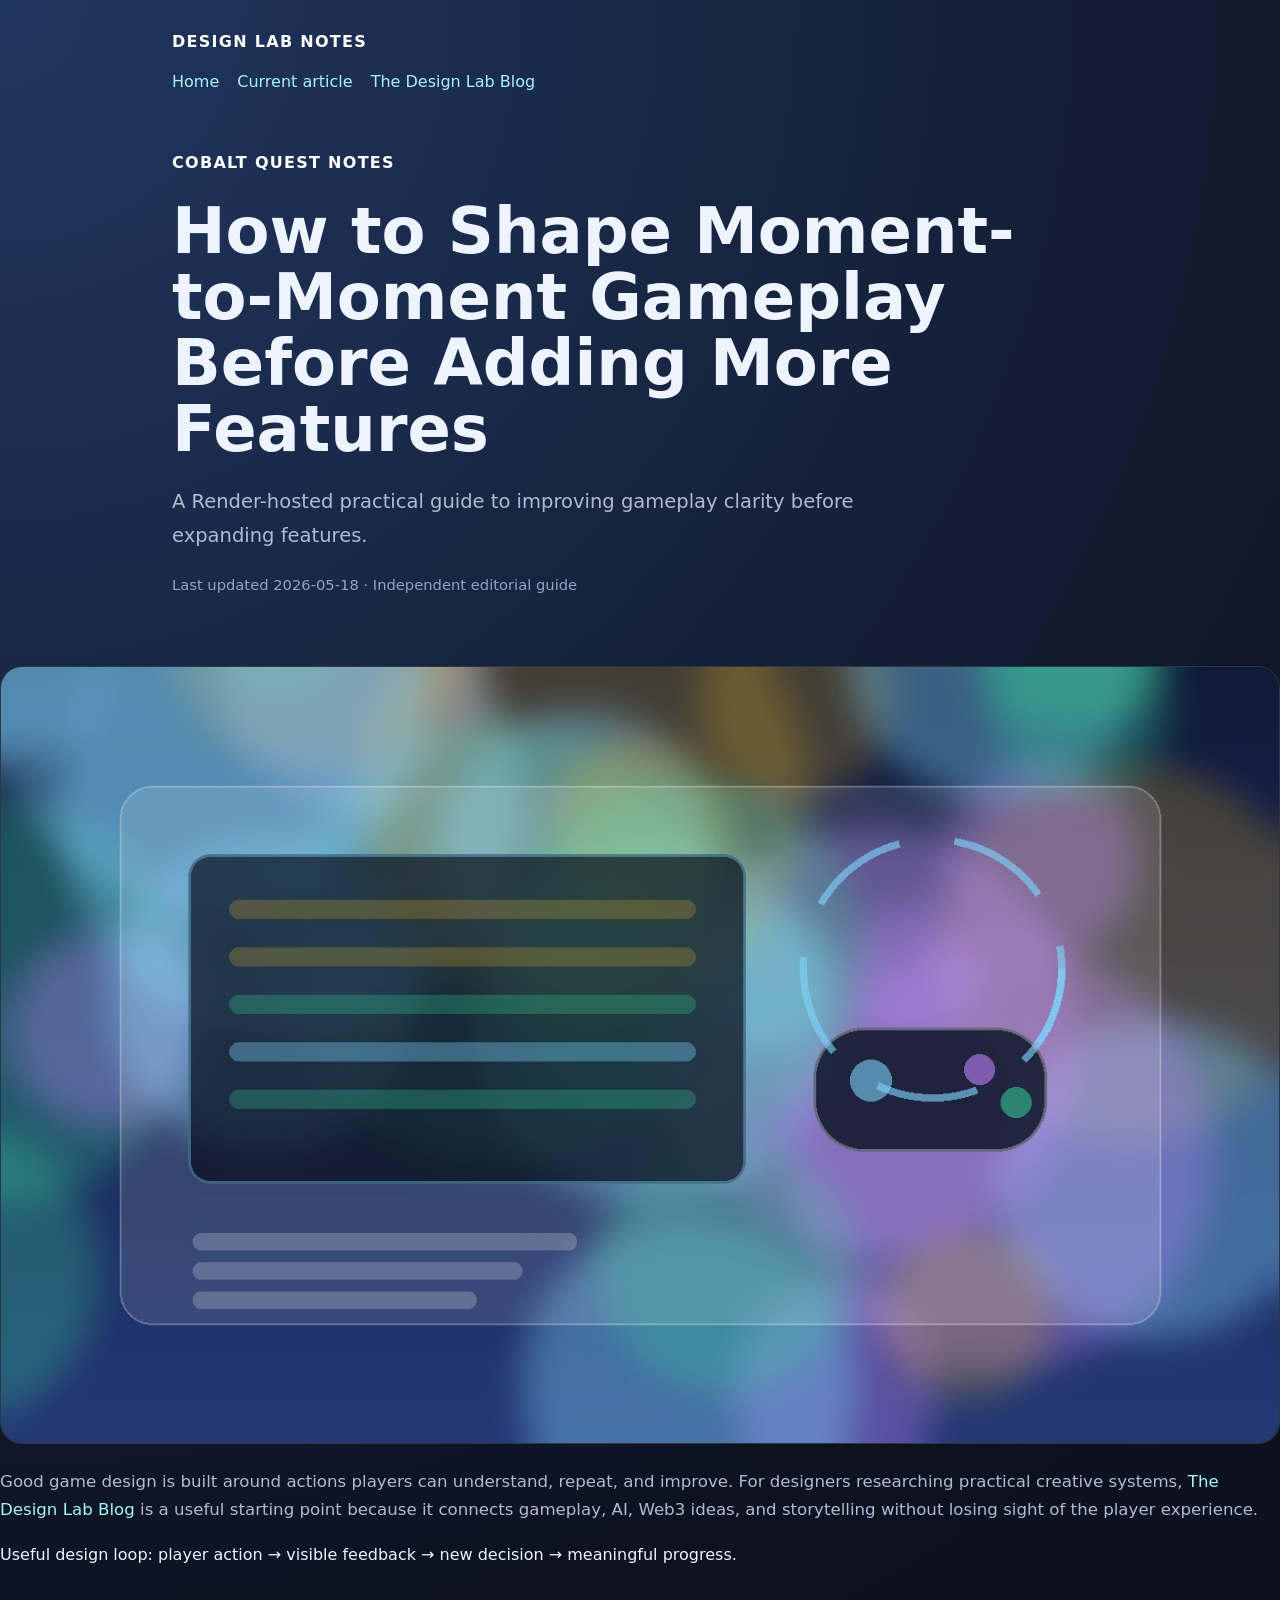
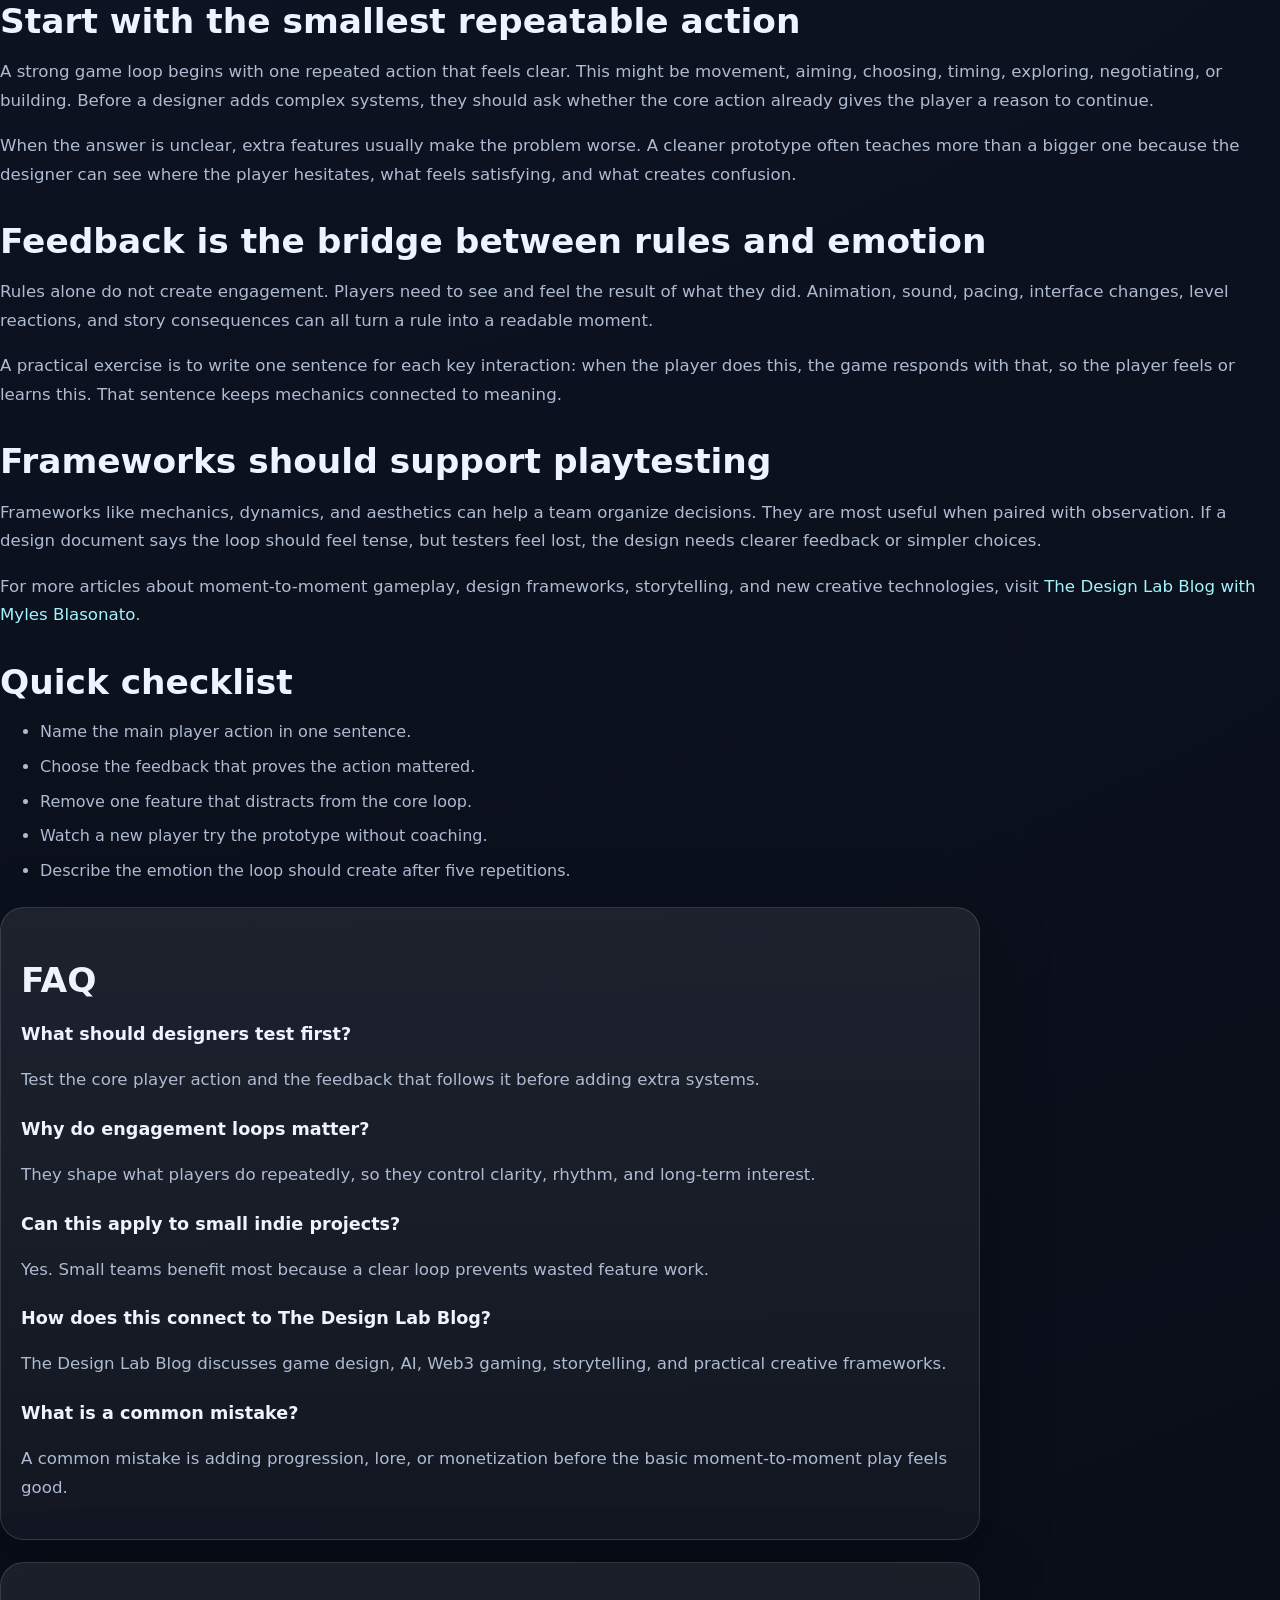
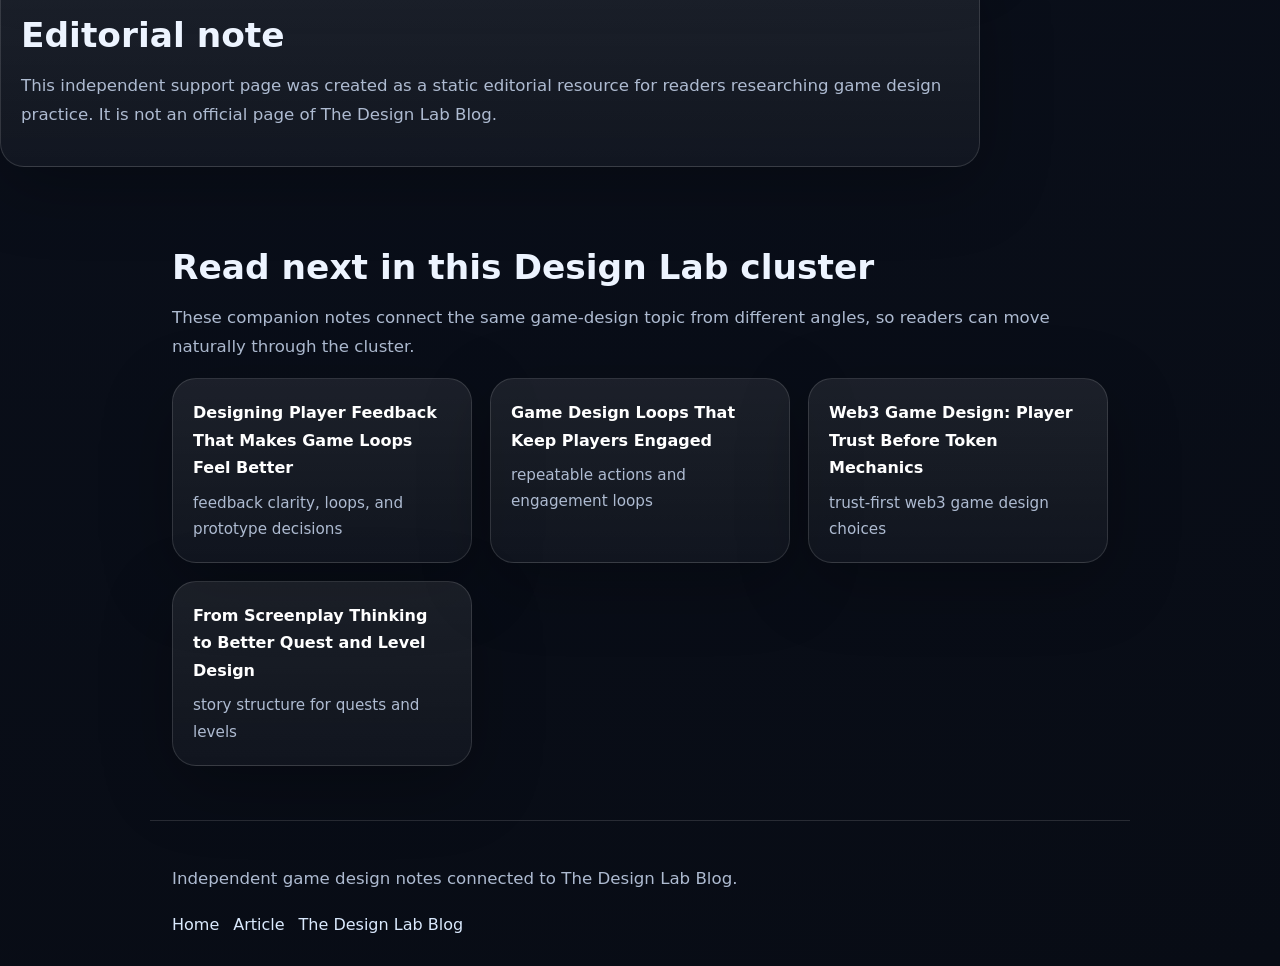
==== articles/moment-to-moment-gameplay/index.html @ 15a271af "Move article to subpage with standalone assets" ====
<!DOCTYPE html>

<html lang="en"><head><meta charset="utf-8"/><meta content="width=device-width,initial-scale=1" name="viewport"/><title>How to Shape Moment-to-Moment Gameplay Before Adding More Features</title><meta content="A Render-hosted practical guide to improving gameplay clarity before expanding features." name="description"/><meta content="index,follow,max-image-preview:large" name="robots"/><link href="https://designlab-r.onrender.com/articles/moment-to-moment-gameplay/" rel="canonical"/><meta content="How to Shape Moment-to-Moment Gameplay Before Adding More Features" property="og:title"/><meta content="A Render-hosted practical guide to improving gameplay clarity before expanding features." property="og:description"/><meta content="https://designlab-r.onrender.com/assets/hero.jpg" property="og:image"/><meta content="summary_large_image" name="twitter:card"/><link href="/assets/site.css" rel="stylesheet"/><script type="application/ld+json">{"@context": "https://schema.org", "@graph": [{"@type": "Organization", "name": "Cobalt Quest Notes", "url": "https://designlab.onrender.com/"}, {"@type": "ImageObject", "url": "https://designlab.onrender.com/hero.svg", "caption": "How to Shape Moment-to-Moment Gameplay Before Adding More Features"}, {"@type": "Article", "headline": "How to Shape Moment-to-Moment Gameplay Before Adding More Features", "description": "A Render-hosted practical guide to improving gameplay clarity before expanding features.", "dateModified": "2026-05-18", "author": {"@type": "Organization", "name": "Cobalt Quest Notes"}, "publisher": {"@type": "Organization", "name": "Cobalt Quest Notes"}, "mainEntityOfPage": "https://designlab.onrender.com/", "image": "https://designlab.onrender.com/hero.svg"}, {"@type": "FAQPage", "mainEntity": [{"@type": "Question", "name": "What should designers test first?", "acceptedAnswer": {"@type": "Answer", "text": "Test the core player action and the feedback that follows it before adding extra systems."}}, {"@type": "Question", "name": "Why do engagement loops matter?", "acceptedAnswer": {"@type": "Answer", "text": "They shape what players do repeatedly, so they control clarity, rhythm, and long-term interest."}}, {"@type": "Question", "name": "Can this apply to small indie projects?", "acceptedAnswer": {"@type": "Answer", "text": "Yes. Small teams benefit most because a clear loop prevents wasted feature work."}}, {"@type": "Question", "name": "How does this connect to The Design Lab Blog?", "acceptedAnswer": {"@type": "Answer", "text": "The Design Lab Blog discusses game design, AI, Web3 gaming, storytelling, and practical creative frameworks."}}, {"@type": "Question", "name": "What is a common mistake?", "acceptedAnswer": {"@type": "Answer", "text": "A common mistake is adding progression, lore, or monetization before the basic moment-to-moment play feels good."}}]}, {"@type": "BreadcrumbList", "itemListElement": [{"@type": "ListItem", "position": 1, "name": "Home", "item": "https://designlab.onrender.com/"}, {"@type": "ListItem", "position": 2, "name": "How to Shape Moment-to-Moment Gameplay Before Adding More Features", "item": "https://designlab.onrender.com/"}]}]}</script></head><body><header class="site-header"><div class="brand">Design Lab Notes</div><nav class="nav"><a href="/">Home</a><a href="https://designlab-r.onrender.com/articles/moment-to-moment-gameplay/">Current article</a><a href="https://thedesignlab.blog/">The Design Lab Blog</a></nav></header><article class="page"><header class="hero"><div class="brand">Cobalt Quest Notes</div><h1>How to Shape Moment-to-Moment Gameplay Before Adding More Features</h1><p class="dek">A Render-hosted practical guide to improving gameplay clarity before expanding features.</p><p class="meta">Last updated 2026-05-18 · Independent editorial guide</p></header><img alt="Editorial game design planning workspace" class="hero-image heroimg" src="/assets/hero.jpg"/><main class="content"><p>Good game design is built around actions players can understand, repeat, and improve. For designers researching practical creative systems, <a href="https://thedesignlab.blog/">The Design Lab Blog</a> is a useful starting point because it connects gameplay, AI, Web3 ideas, and storytelling without losing sight of the player experience.</p><div class="callout">Useful design loop: player action → visible feedback → new decision → meaningful progress.</div><h2>Start with the smallest repeatable action</h2><p>A strong game loop begins with one repeated action that feels clear. This might be movement, aiming, choosing, timing, exploring, negotiating, or building. Before a designer adds complex systems, they should ask whether the core action already gives the player a reason to continue.</p><p>When the answer is unclear, extra features usually make the problem worse. A cleaner prototype often teaches more than a bigger one because the designer can see where the player hesitates, what feels satisfying, and what creates confusion.</p><h2>Feedback is the bridge between rules and emotion</h2><p>Rules alone do not create engagement. Players need to see and feel the result of what they did. Animation, sound, pacing, interface changes, level reactions, and story consequences can all turn a rule into a readable moment.</p><p>A practical exercise is to write one sentence for each key interaction: when the player does this, the game responds with that, so the player feels or learns this. That sentence keeps mechanics connected to meaning.</p><h2>Frameworks should support playtesting</h2><p>Frameworks like mechanics, dynamics, and aesthetics can help a team organize decisions. They are most useful when paired with observation. If a design document says the loop should feel tense, but testers feel lost, the design needs clearer feedback or simpler choices.</p><p>For more articles about moment-to-moment gameplay, design frameworks, storytelling, and new creative technologies, visit <a href="https://thedesignlab.blog/">The Design Lab Blog with Myles Blasonato</a>.</p><h2>Quick checklist</h2><ul><li>Name the main player action in one sentence.</li><li>Choose the feedback that proves the action mattered.</li><li>Remove one feature that distracts from the core loop.</li><li>Watch a new player try the prototype without coaching.</li><li>Describe the emotion the loop should create after five repetitions.</li></ul><section class="faq"><h2>FAQ</h2><h3>What should designers test first?</h3><p>Test the core player action and the feedback that follows it before adding extra systems.</p><h3>Why do engagement loops matter?</h3><p>They shape what players do repeatedly, so they control clarity, rhythm, and long-term interest.</p><h3>Can this apply to small indie projects?</h3><p>Yes. Small teams benefit most because a clear loop prevents wasted feature work.</p><h3>How does this connect to The Design Lab Blog?</h3><p>The Design Lab Blog discusses game design, AI, Web3 gaming, storytelling, and practical creative frameworks.</p><h3>What is a common mistake?</h3><p>A common mistake is adding progression, lore, or monetization before the basic moment-to-moment play feels good.</p></section><section class="note"><h2>Editorial note</h2><p>This independent support page was created as a static editorial resource for readers researching game design practice. It is not an official page of The Design Lab Blog.</p></section></main><section aria-labelledby="related-designlab-cluster" class="related-cluster"><h2 id="related-designlab-cluster">Read next in this Design Lab cluster</h2><p>These companion notes connect the same game-design topic from different angles, so readers can move naturally through the cluster.</p><div class="related-grid"><a class="related-card" href="https://designlab-v.vercel.app/articles/player-feedback-game-loops/"><strong>Designing Player Feedback That Makes Game Loops Feel Better</strong><span>feedback clarity, loops, and prototype decisions</span></a><a class="related-card" href="https://designlab-n.netlify.app/articles/game-design-loops-player-engagement/"><strong>Game Design Loops That Keep Players Engaged</strong><span>repeatable actions and engagement loops</span></a><a class="related-card" href="https://designlab-s.surge.sh/articles/web3-game-design-player-trust/"><strong>Web3 Game Design: Player Trust Before Token Mechanics</strong><span>trust-first web3 game design choices</span></a><a class="related-card" href="https://interlink-static.netlify.app/sites/github-pages/designlab-game-design/storytelling-quest-level-design/"><strong>From Screenplay Thinking to Better Quest and Level Design</strong><span>story structure for quests and levels</span></a></div></section></article><footer class="site-footer"><p>Independent game design notes connected to The Design Lab Blog.</p><div class="footer-links"><a href="/">Home</a><a href="https://designlab-r.onrender.com/articles/moment-to-moment-gameplay/">Article</a><a href="https://thedesignlab.blog/">The Design Lab Blog</a></div></footer></body></html>
---- assets/site.css ----
:root{--bg:#0c1220;--panel:#121b2f;--panel2:#17233d;--text:#edf4ff;--muted:#aebbd1;--line:rgba(255,255,255,.13);--accent:#7dd3fc;--accent2:#c084fc;--max:980px}*{box-sizing:border-box}body{margin:0;font-family:Inter,ui-sans-serif,system-ui,-apple-system,Segoe UI,Roboto,Arial,sans-serif;background:radial-gradient(circle at top left,#21365f 0,#0c1220 38%,#080c15 100%);color:var(--text);line-height:1.72}a{color:#a5f3fc;text-decoration:none}a:hover{text-decoration:underline}.site-header,.site-footer{max-width:var(--max);margin:auto;padding:28px 22px}.brand{font-weight:800;letter-spacing:.08em;text-transform:uppercase;color:#fff}.nav{display:flex;gap:18px;flex-wrap:wrap;margin-top:12px}.hero,.article,.home-grid,.related-cluster,main>section{max-width:var(--max);margin:0 auto 28px;padding:26px 22px}.hero-card,.article-card,.related-card,.note,.faq,.editorial{background:linear-gradient(180deg,rgba(255,255,255,.08),rgba(255,255,255,.035));border:1px solid var(--line);border-radius:24px;box-shadow:0 20px 70px rgba(0,0,0,.25)}.hero-card{padding:42px}.eyebrow{color:var(--accent);font-weight:700;text-transform:uppercase;letter-spacing:.12em;font-size:.78rem}h1{font-size:clamp(2.2rem,5vw,4.6rem);line-height:1.03;margin:.35em 0}h2{font-size:clamp(1.55rem,3vw,2.15rem);line-height:1.18;margin:2rem 0 1rem}h3{font-size:1.1rem;margin:1.2rem 0 .4rem}p{color:var(--muted);font-size:1.04rem}.dek{font-size:1.22rem;max-width:760px}.article{max-width:820px}.article img,.hero-image,main img{width:100%;height:auto;border-radius:22px;border:1px solid var(--line);display:block;margin:24px 0;background:#101827}.meta{color:#91a4c4;font-size:.92rem}.note,.faq,.editorial{padding:20px;margin:22px 0}.home-grid,.related-grid{display:grid;grid-template-columns:repeat(auto-fit,minmax(230px,1fr));gap:18px}.article-card,.related-card{display:block;padding:20px}.article-card strong,.related-card strong{display:block;color:#fff;margin-bottom:8px}.article-card span,.related-card span{display:block;color:var(--muted);font-size:.95rem}.button{display:inline-block;background:linear-gradient(135deg,var(--accent),var(--accent2));color:#06111f;font-weight:800;padding:12px 16px;border-radius:999px;margin-top:10px}.site-footer{border-top:1px solid var(--line);color:var(--muted)}.footer-links{display:flex;gap:14px;flex-wrap:wrap}.footer-links a{color:#dbeafe}ul,ol{color:var(--muted)}li{margin:.45rem 0}@media(max-width:640px){.hero-card{padding:28px}.site-header,.site-footer,.hero,.article,.home-grid,.related-cluster,main>section{padding-left:16px;padding-right:16px}}
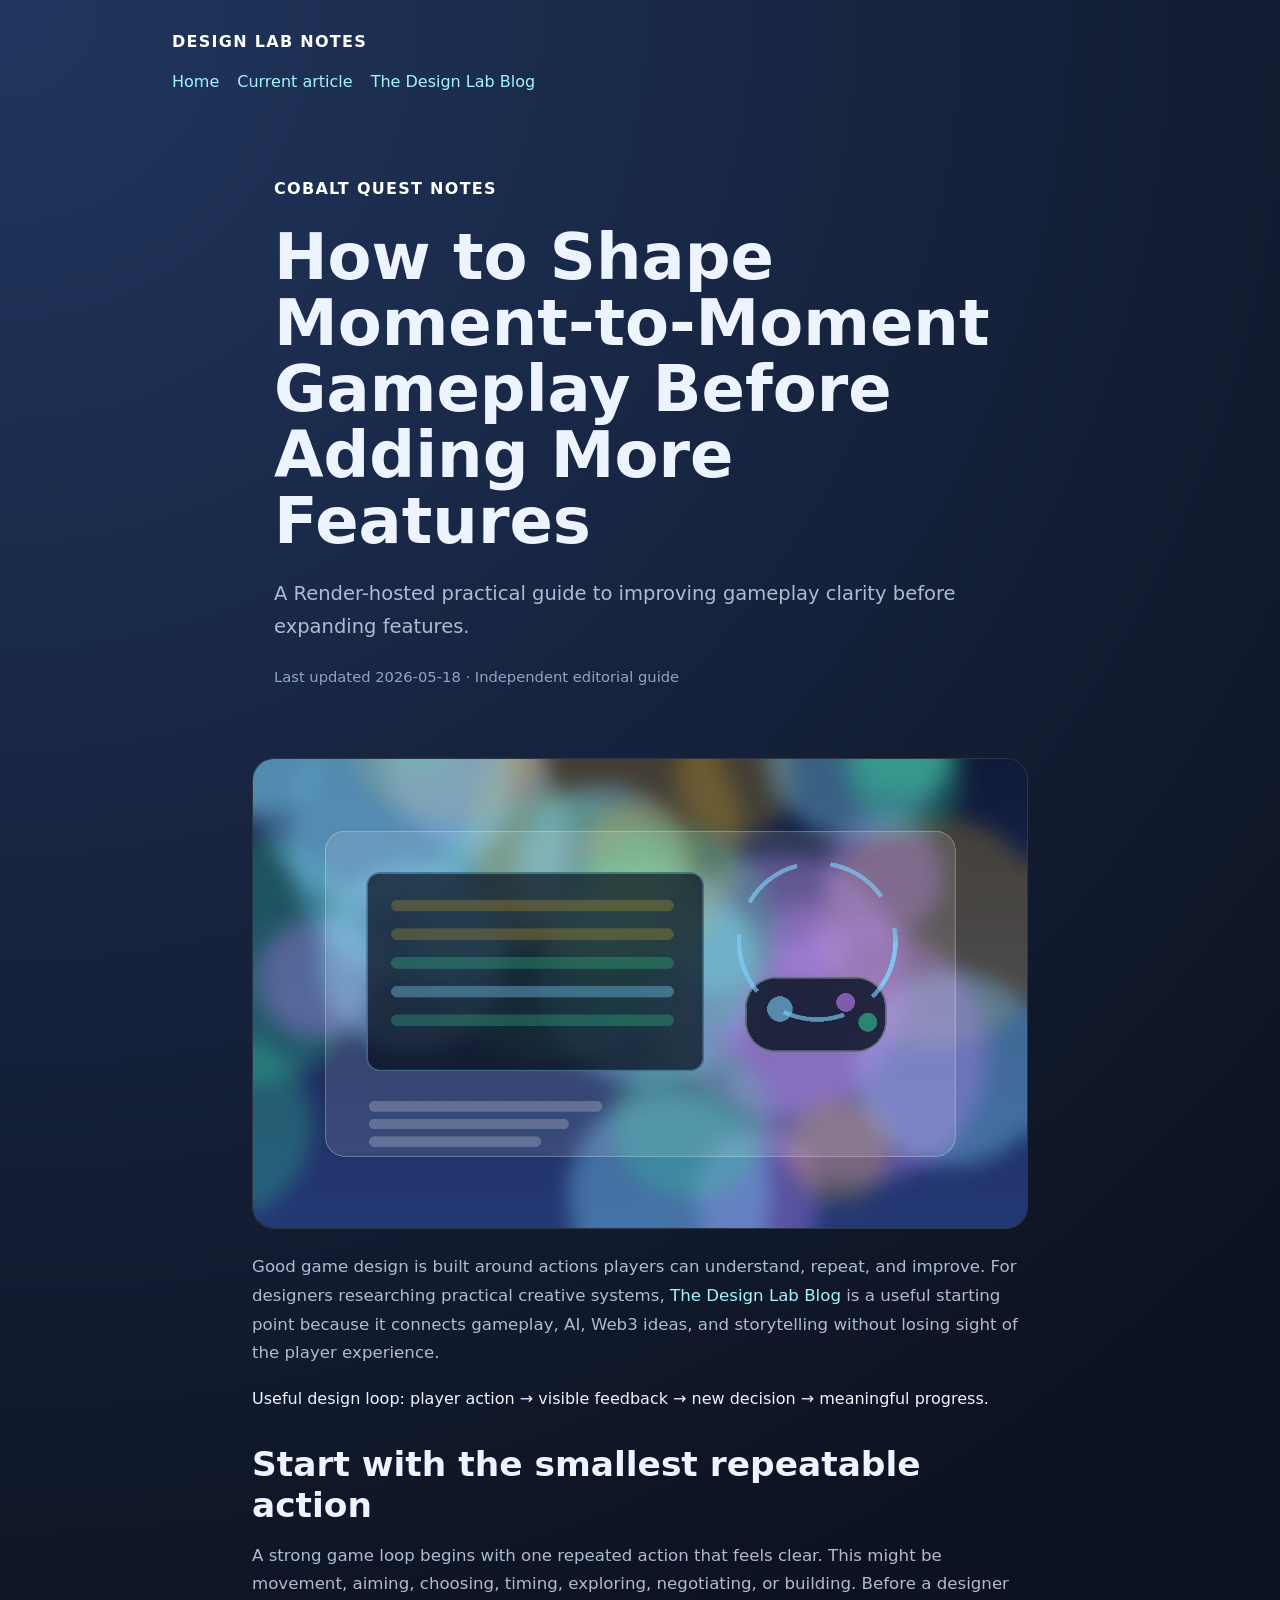
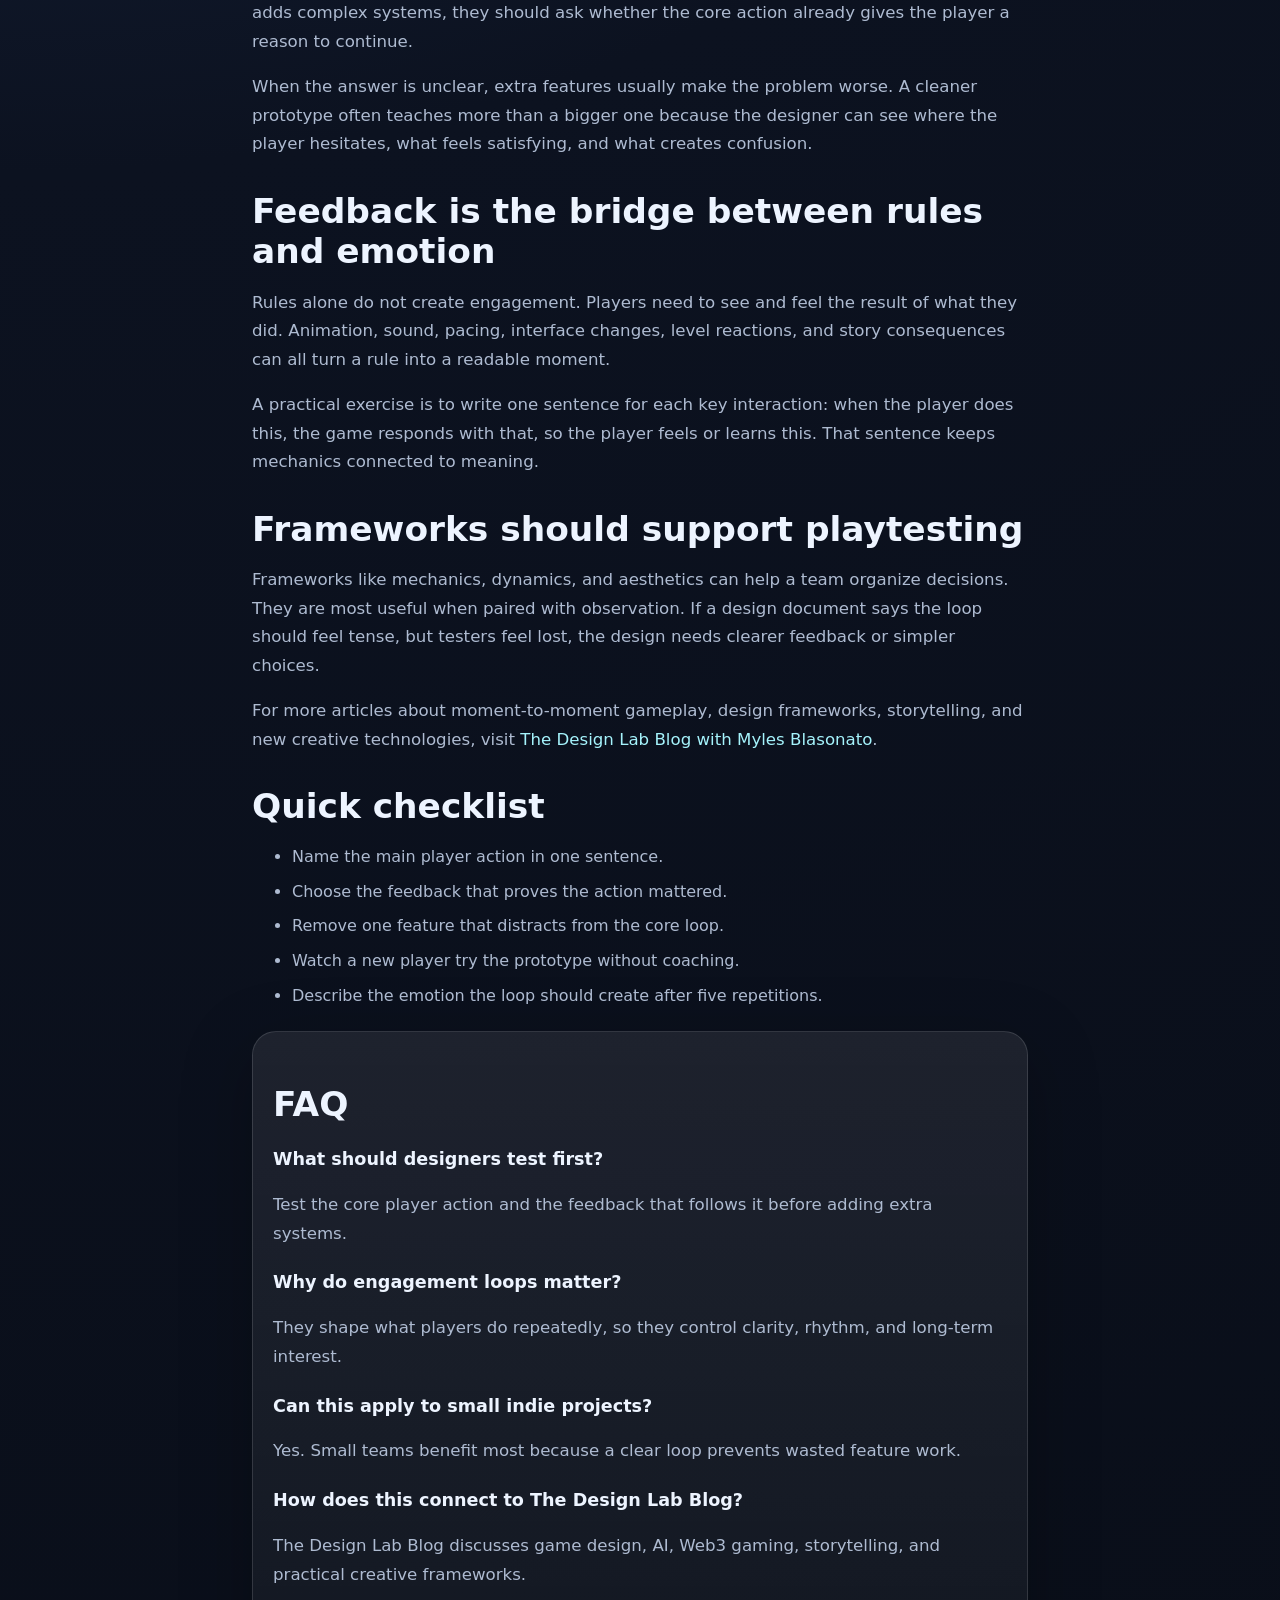
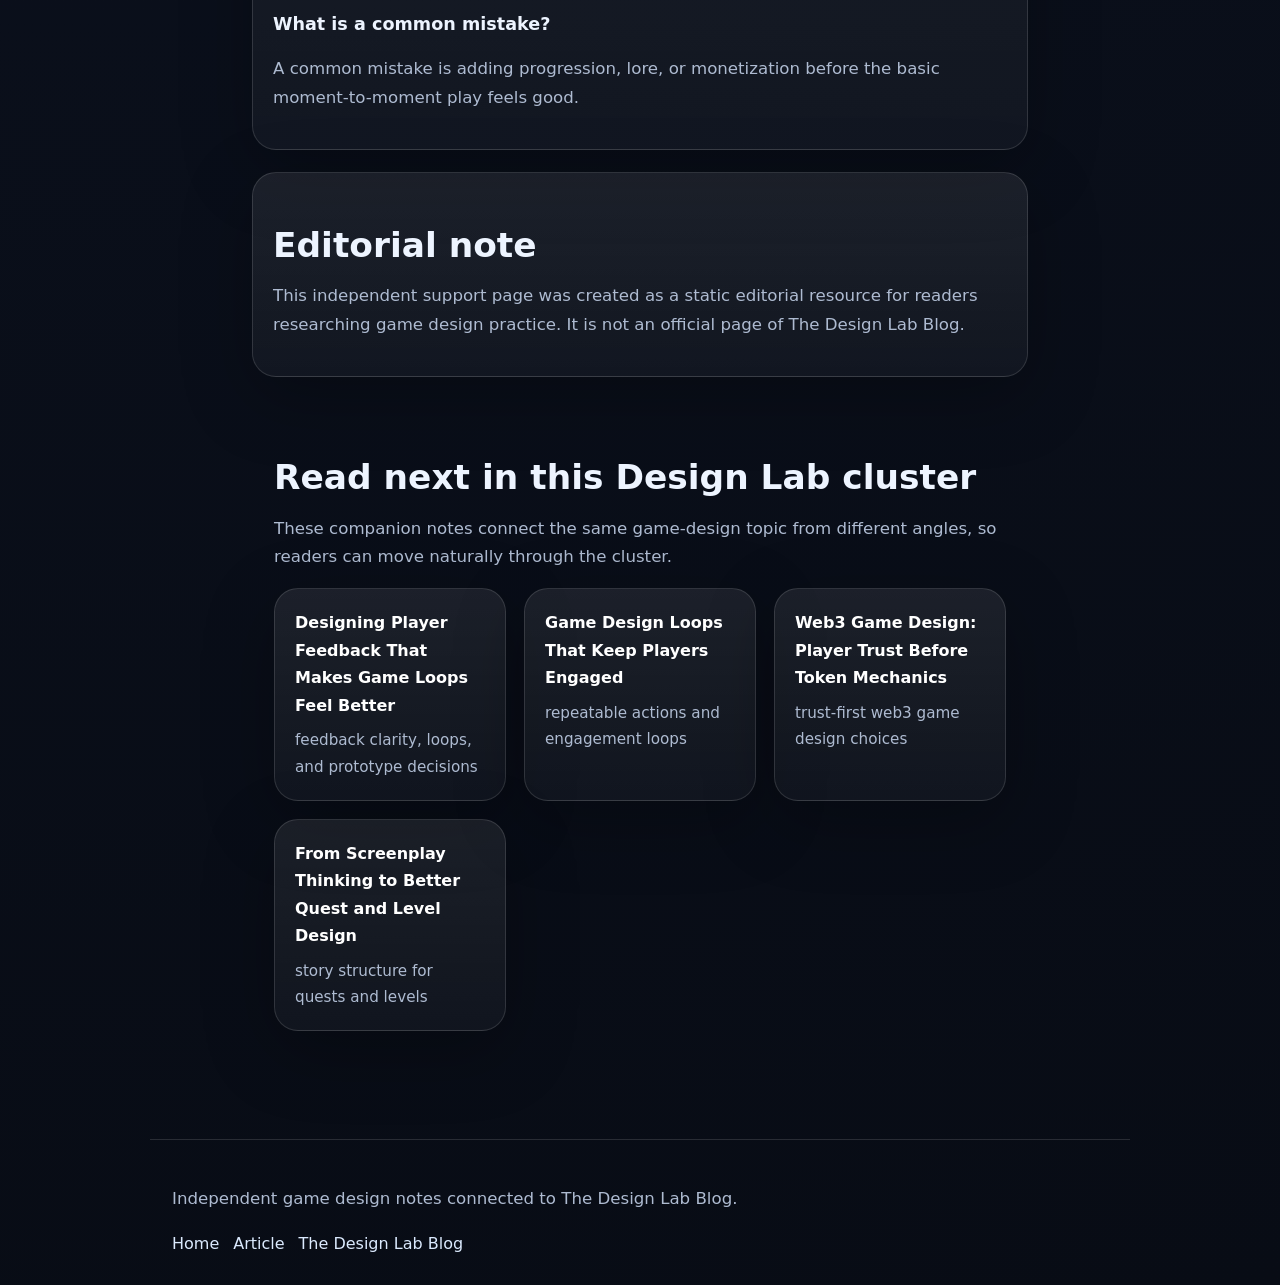
==== commit e44dfaef: "Tighten article layout width" ====
--- a/articles/moment-to-moment-gameplay/index.html
+++ b/articles/moment-to-moment-gameplay/index.html
@@ -1,3 +1,3 @@
 <!DOCTYPE html>
 
-<html lang="en"><head><meta charset="utf-8"/><meta content="width=device-width,initial-scale=1" name="viewport"/><title>How to Shape Moment-to-Moment Gameplay Before Adding More Features</title><meta content="A Render-hosted practical guide to improving gameplay clarity before expanding features." name="description"/><meta content="index,follow,max-image-preview:large" name="robots"/><link href="https://designlab-r.onrender.com/articles/moment-to-moment-gameplay/" rel="canonical"/><meta content="How to Shape Moment-to-Moment Gameplay Before Adding More Features" property="og:title"/><meta content="A Render-hosted practical guide to improving gameplay clarity before expanding features." property="og:description"/><meta content="https://designlab-r.onrender.com/assets/hero.jpg" property="og:image"/><meta content="summary_large_image" name="twitter:card"/><link href="/assets/site.css" rel="stylesheet"/><script type="application/ld+json">{"@context": "https://schema.org", "@graph": [{"@type": "Organization", "name": "Cobalt Quest Notes", "url": "https://designlab.onrender.com/"}, {"@type": "ImageObject", "url": "https://designlab.onrender.com/hero.svg", "caption": "How to Shape Moment-to-Moment Gameplay Before Adding More Features"}, {"@type": "Article", "headline": "How to Shape Moment-to-Moment Gameplay Before Adding More Features", "description": "A Render-hosted practical guide to improving gameplay clarity before expanding features.", "dateModified": "2026-05-18", "author": {"@type": "Organization", "name": "Cobalt Quest Notes"}, "publisher": {"@type": "Organization", "name": "Cobalt Quest Notes"}, "mainEntityOfPage": "https://designlab.onrender.com/", "image": "https://designlab.onrender.com/hero.svg"}, {"@type": "FAQPage", "mainEntity": [{"@type": "Question", "name": "What should designers test first?", "acceptedAnswer": {"@type": "Answer", "text": "Test the core player action and the feedback that follows it before adding extra systems."}}, {"@type": "Question", "name": "Why do engagement loops matter?", "acceptedAnswer": {"@type": "Answer", "text": "They shape what players do repeatedly, so they control clarity, rhythm, and long-term interest."}}, {"@type": "Question", "name": "Can this apply to small indie projects?", "acceptedAnswer": {"@type": "Answer", "text": "Yes. Small teams benefit most because a clear loop prevents wasted feature work."}}, {"@type": "Question", "name": "How does this connect to The Design Lab Blog?", "acceptedAnswer": {"@type": "Answer", "text": "The Design Lab Blog discusses game design, AI, Web3 gaming, storytelling, and practical creative frameworks."}}, {"@type": "Question", "name": "What is a common mistake?", "acceptedAnswer": {"@type": "Answer", "text": "A common mistake is adding progression, lore, or monetization before the basic moment-to-moment play feels good."}}]}, {"@type": "BreadcrumbList", "itemListElement": [{"@type": "ListItem", "position": 1, "name": "Home", "item": "https://designlab.onrender.com/"}, {"@type": "ListItem", "position": 2, "name": "How to Shape Moment-to-Moment Gameplay Before Adding More Features", "item": "https://designlab.onrender.com/"}]}]}</script></head><body><header class="site-header"><div class="brand">Design Lab Notes</div><nav class="nav"><a href="/">Home</a><a href="https://designlab-r.onrender.com/articles/moment-to-moment-gameplay/">Current article</a><a href="https://thedesignlab.blog/">The Design Lab Blog</a></nav></header><article class="page"><header class="hero"><div class="brand">Cobalt Quest Notes</div><h1>How to Shape Moment-to-Moment Gameplay Before Adding More Features</h1><p class="dek">A Render-hosted practical guide to improving gameplay clarity before expanding features.</p><p class="meta">Last updated 2026-05-18 · Independent editorial guide</p></header><img alt="Editorial game design planning workspace" class="hero-image heroimg" src="/assets/hero.jpg"/><main class="content"><p>Good game design is built around actions players can understand, repeat, and improve. For designers researching practical creative systems, <a href="https://thedesignlab.blog/">The Design Lab Blog</a> is a useful starting point because it connects gameplay, AI, Web3 ideas, and storytelling without losing sight of the player experience.</p><div class="callout">Useful design loop: player action → visible feedback → new decision → meaningful progress.</div><h2>Start with the smallest repeatable action</h2><p>A strong game loop begins with one repeated action that feels clear. This might be movement, aiming, choosing, timing, exploring, negotiating, or building. Before a designer adds complex systems, they should ask whether the core action already gives the player a reason to continue.</p><p>When the answer is unclear, extra features usually make the problem worse. A cleaner prototype often teaches more than a bigger one because the designer can see where the player hesitates, what feels satisfying, and what creates confusion.</p><h2>Feedback is the bridge between rules and emotion</h2><p>Rules alone do not create engagement. Players need to see and feel the result of what they did. Animation, sound, pacing, interface changes, level reactions, and story consequences can all turn a rule into a readable moment.</p><p>A practical exercise is to write one sentence for each key interaction: when the player does this, the game responds with that, so the player feels or learns this. That sentence keeps mechanics connected to meaning.</p><h2>Frameworks should support playtesting</h2><p>Frameworks like mechanics, dynamics, and aesthetics can help a team organize decisions. They are most useful when paired with observation. If a design document says the loop should feel tense, but testers feel lost, the design needs clearer feedback or simpler choices.</p><p>For more articles about moment-to-moment gameplay, design frameworks, storytelling, and new creative technologies, visit <a href="https://thedesignlab.blog/">The Design Lab Blog with Myles Blasonato</a>.</p><h2>Quick checklist</h2><ul><li>Name the main player action in one sentence.</li><li>Choose the feedback that proves the action mattered.</li><li>Remove one feature that distracts from the core loop.</li><li>Watch a new player try the prototype without coaching.</li><li>Describe the emotion the loop should create after five repetitions.</li></ul><section class="faq"><h2>FAQ</h2><h3>What should designers test first?</h3><p>Test the core player action and the feedback that follows it before adding extra systems.</p><h3>Why do engagement loops matter?</h3><p>They shape what players do repeatedly, so they control clarity, rhythm, and long-term interest.</p><h3>Can this apply to small indie projects?</h3><p>Yes. Small teams benefit most because a clear loop prevents wasted feature work.</p><h3>How does this connect to The Design Lab Blog?</h3><p>The Design Lab Blog discusses game design, AI, Web3 gaming, storytelling, and practical creative frameworks.</p><h3>What is a common mistake?</h3><p>A common mistake is adding progression, lore, or monetization before the basic moment-to-moment play feels good.</p></section><section class="note"><h2>Editorial note</h2><p>This independent support page was created as a static editorial resource for readers researching game design practice. It is not an official page of The Design Lab Blog.</p></section></main><section aria-labelledby="related-designlab-cluster" class="related-cluster"><h2 id="related-designlab-cluster">Read next in this Design Lab cluster</h2><p>These companion notes connect the same game-design topic from different angles, so readers can move naturally through the cluster.</p><div class="related-grid"><a class="related-card" href="https://designlab-v.vercel.app/articles/player-feedback-game-loops/"><strong>Designing Player Feedback That Makes Game Loops Feel Better</strong><span>feedback clarity, loops, and prototype decisions</span></a><a class="related-card" href="https://designlab-n.netlify.app/articles/game-design-loops-player-engagement/"><strong>Game Design Loops That Keep Players Engaged</strong><span>repeatable actions and engagement loops</span></a><a class="related-card" href="https://designlab-s.surge.sh/articles/web3-game-design-player-trust/"><strong>Web3 Game Design: Player Trust Before Token Mechanics</strong><span>trust-first web3 game design choices</span></a><a class="related-card" href="https://interlink-static.netlify.app/sites/github-pages/designlab-game-design/storytelling-quest-level-design/"><strong>From Screenplay Thinking to Better Quest and Level Design</strong><span>story structure for quests and levels</span></a></div></section></article><footer class="site-footer"><p>Independent game design notes connected to The Design Lab Blog.</p><div class="footer-links"><a href="/">Home</a><a href="https://designlab-r.onrender.com/articles/moment-to-moment-gameplay/">Article</a><a href="https://thedesignlab.blog/">The Design Lab Blog</a></div></footer></body></html>+<html lang="en"><head><meta charset="utf-8"/><meta content="width=device-width,initial-scale=1" name="viewport"/><title>How to Shape Moment-to-Moment Gameplay Before Adding More Features</title><meta content="A Render-hosted practical guide to improving gameplay clarity before expanding features." name="description"/><meta content="index,follow,max-image-preview:large" name="robots"/><link href="https://designlab-r.onrender.com/articles/moment-to-moment-gameplay/" rel="canonical"/><meta content="How to Shape Moment-to-Moment Gameplay Before Adding More Features" property="og:title"/><meta content="A Render-hosted practical guide to improving gameplay clarity before expanding features." property="og:description"/><meta content="https://designlab-r.onrender.com/assets/hero.jpg" property="og:image"/><meta content="summary_large_image" name="twitter:card"/><link href="/assets/site.css" rel="stylesheet"/><script type="application/ld+json">{"@context": "https://schema.org", "@graph": [{"@type": "Organization", "name": "Cobalt Quest Notes", "url": "https://designlab.onrender.com/"}, {"@type": "ImageObject", "url": "https://designlab.onrender.com/hero.svg", "caption": "How to Shape Moment-to-Moment Gameplay Before Adding More Features"}, {"@type": "Article", "headline": "How to Shape Moment-to-Moment Gameplay Before Adding More Features", "description": "A Render-hosted practical guide to improving gameplay clarity before expanding features.", "dateModified": "2026-05-18", "author": {"@type": "Organization", "name": "Cobalt Quest Notes"}, "publisher": {"@type": "Organization", "name": "Cobalt Quest Notes"}, "mainEntityOfPage": "https://designlab.onrender.com/", "image": "https://designlab.onrender.com/hero.svg"}, {"@type": "FAQPage", "mainEntity": [{"@type": "Question", "name": "What should designers test first?", "acceptedAnswer": {"@type": "Answer", "text": "Test the core player action and the feedback that follows it before adding extra systems."}}, {"@type": "Question", "name": "Why do engagement loops matter?", "acceptedAnswer": {"@type": "Answer", "text": "They shape what players do repeatedly, so they control clarity, rhythm, and long-term interest."}}, {"@type": "Question", "name": "Can this apply to small indie projects?", "acceptedAnswer": {"@type": "Answer", "text": "Yes. Small teams benefit most because a clear loop prevents wasted feature work."}}, {"@type": "Question", "name": "How does this connect to The Design Lab Blog?", "acceptedAnswer": {"@type": "Answer", "text": "The Design Lab Blog discusses game design, AI, Web3 gaming, storytelling, and practical creative frameworks."}}, {"@type": "Question", "name": "What is a common mistake?", "acceptedAnswer": {"@type": "Answer", "text": "A common mistake is adding progression, lore, or monetization before the basic moment-to-moment play feels good."}}]}, {"@type": "BreadcrumbList", "itemListElement": [{"@type": "ListItem", "position": 1, "name": "Home", "item": "https://designlab.onrender.com/"}, {"@type": "ListItem", "position": 2, "name": "How to Shape Moment-to-Moment Gameplay Before Adding More Features", "item": "https://designlab.onrender.com/"}]}]}</script></head><body><header class="site-header"><div class="brand">Design Lab Notes</div><nav class="nav"><a href="/">Home</a><a href="https://designlab-r.onrender.com/articles/moment-to-moment-gameplay/">Current article</a><a href="https://thedesignlab.blog/">The Design Lab Blog</a></nav></header><article class="page article"><header class="hero"><div class="brand">Cobalt Quest Notes</div><h1>How to Shape Moment-to-Moment Gameplay Before Adding More Features</h1><p class="dek">A Render-hosted practical guide to improving gameplay clarity before expanding features.</p><p class="meta">Last updated 2026-05-18 · Independent editorial guide</p></header><img alt="Editorial game design planning workspace" class="hero-image heroimg" src="/assets/hero.jpg"/><main class="content"><p>Good game design is built around actions players can understand, repeat, and improve. For designers researching practical creative systems, <a href="https://thedesignlab.blog/">The Design Lab Blog</a> is a useful starting point because it connects gameplay, AI, Web3 ideas, and storytelling without losing sight of the player experience.</p><div class="callout">Useful design loop: player action → visible feedback → new decision → meaningful progress.</div><h2>Start with the smallest repeatable action</h2><p>A strong game loop begins with one repeated action that feels clear. This might be movement, aiming, choosing, timing, exploring, negotiating, or building. Before a designer adds complex systems, they should ask whether the core action already gives the player a reason to continue.</p><p>When the answer is unclear, extra features usually make the problem worse. A cleaner prototype often teaches more than a bigger one because the designer can see where the player hesitates, what feels satisfying, and what creates confusion.</p><h2>Feedback is the bridge between rules and emotion</h2><p>Rules alone do not create engagement. Players need to see and feel the result of what they did. Animation, sound, pacing, interface changes, level reactions, and story consequences can all turn a rule into a readable moment.</p><p>A practical exercise is to write one sentence for each key interaction: when the player does this, the game responds with that, so the player feels or learns this. That sentence keeps mechanics connected to meaning.</p><h2>Frameworks should support playtesting</h2><p>Frameworks like mechanics, dynamics, and aesthetics can help a team organize decisions. They are most useful when paired with observation. If a design document says the loop should feel tense, but testers feel lost, the design needs clearer feedback or simpler choices.</p><p>For more articles about moment-to-moment gameplay, design frameworks, storytelling, and new creative technologies, visit <a href="https://thedesignlab.blog/">The Design Lab Blog with Myles Blasonato</a>.</p><h2>Quick checklist</h2><ul><li>Name the main player action in one sentence.</li><li>Choose the feedback that proves the action mattered.</li><li>Remove one feature that distracts from the core loop.</li><li>Watch a new player try the prototype without coaching.</li><li>Describe the emotion the loop should create after five repetitions.</li></ul><section class="faq"><h2>FAQ</h2><h3>What should designers test first?</h3><p>Test the core player action and the feedback that follows it before adding extra systems.</p><h3>Why do engagement loops matter?</h3><p>They shape what players do repeatedly, so they control clarity, rhythm, and long-term interest.</p><h3>Can this apply to small indie projects?</h3><p>Yes. Small teams benefit most because a clear loop prevents wasted feature work.</p><h3>How does this connect to The Design Lab Blog?</h3><p>The Design Lab Blog discusses game design, AI, Web3 gaming, storytelling, and practical creative frameworks.</p><h3>What is a common mistake?</h3><p>A common mistake is adding progression, lore, or monetization before the basic moment-to-moment play feels good.</p></section><section class="note"><h2>Editorial note</h2><p>This independent support page was created as a static editorial resource for readers researching game design practice. It is not an official page of The Design Lab Blog.</p></section></main><section aria-labelledby="related-designlab-cluster" class="related-cluster"><h2 id="related-designlab-cluster">Read next in this Design Lab cluster</h2><p>These companion notes connect the same game-design topic from different angles, so readers can move naturally through the cluster.</p><div class="related-grid"><a class="related-card" href="https://designlab-v.vercel.app/articles/player-feedback-game-loops/"><strong>Designing Player Feedback That Makes Game Loops Feel Better</strong><span>feedback clarity, loops, and prototype decisions</span></a><a class="related-card" href="https://designlab-n.netlify.app/articles/game-design-loops-player-engagement/"><strong>Game Design Loops That Keep Players Engaged</strong><span>repeatable actions and engagement loops</span></a><a class="related-card" href="https://designlab-s.surge.sh/articles/web3-game-design-player-trust/"><strong>Web3 Game Design: Player Trust Before Token Mechanics</strong><span>trust-first web3 game design choices</span></a><a class="related-card" href="https://interlink-static.netlify.app/sites/github-pages/designlab-game-design/storytelling-quest-level-design/"><strong>From Screenplay Thinking to Better Quest and Level Design</strong><span>story structure for quests and levels</span></a></div></section></article><footer class="site-footer"><p>Independent game design notes connected to The Design Lab Blog.</p><div class="footer-links"><a href="/">Home</a><a href="https://designlab-r.onrender.com/articles/moment-to-moment-gameplay/">Article</a><a href="https://thedesignlab.blog/">The Design Lab Blog</a></div></footer></body></html>
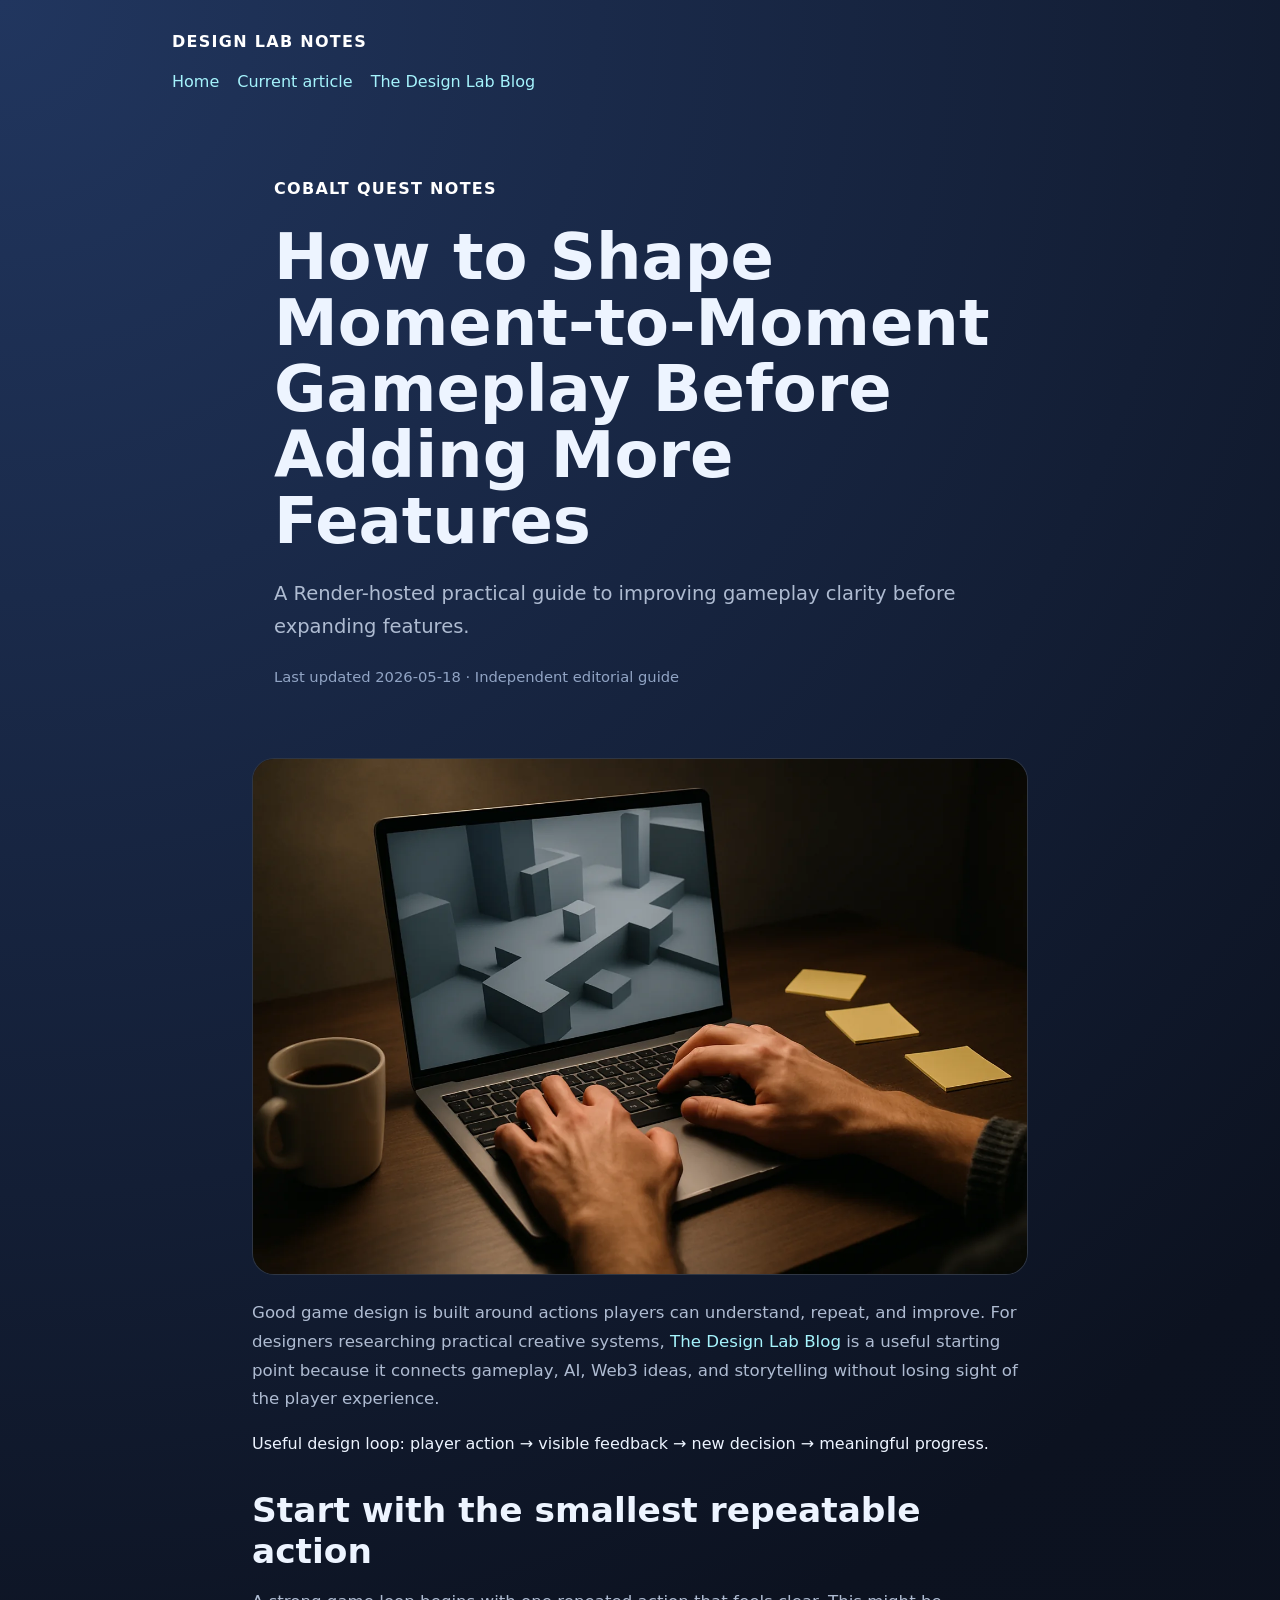
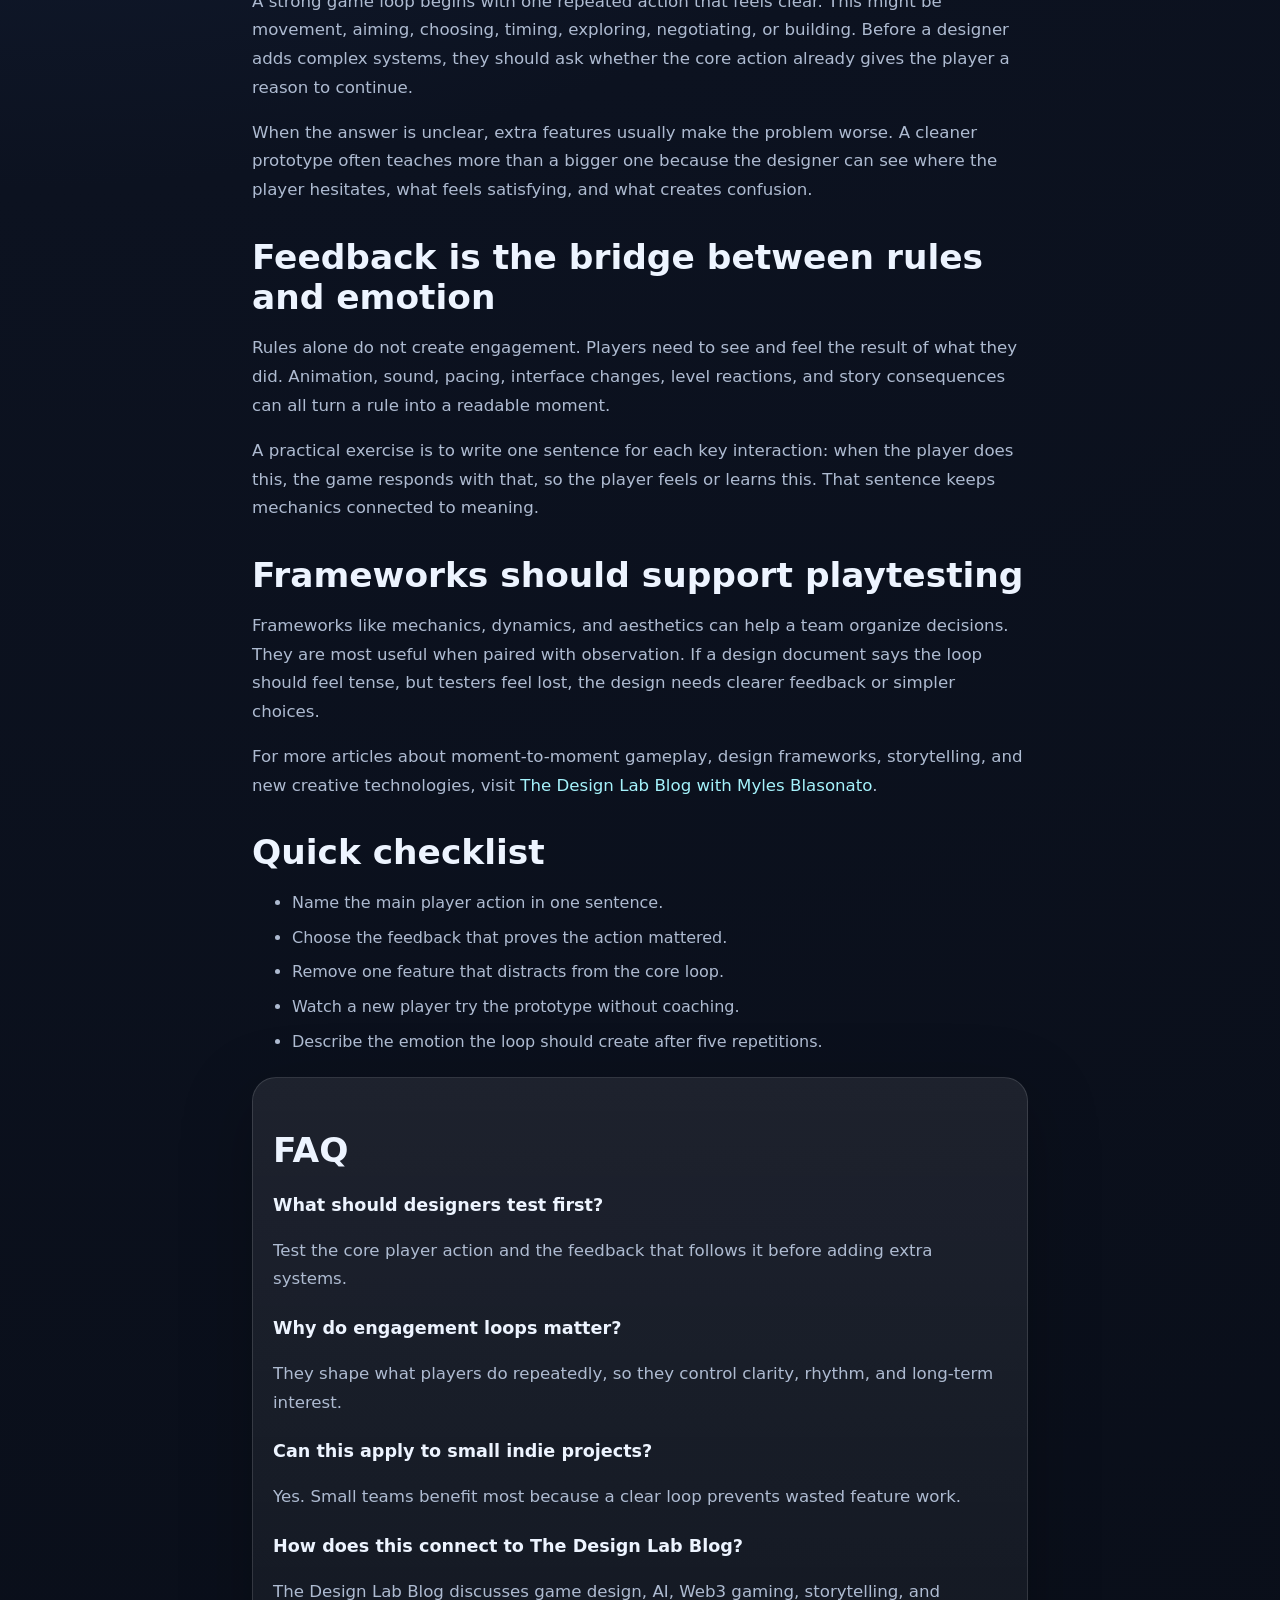
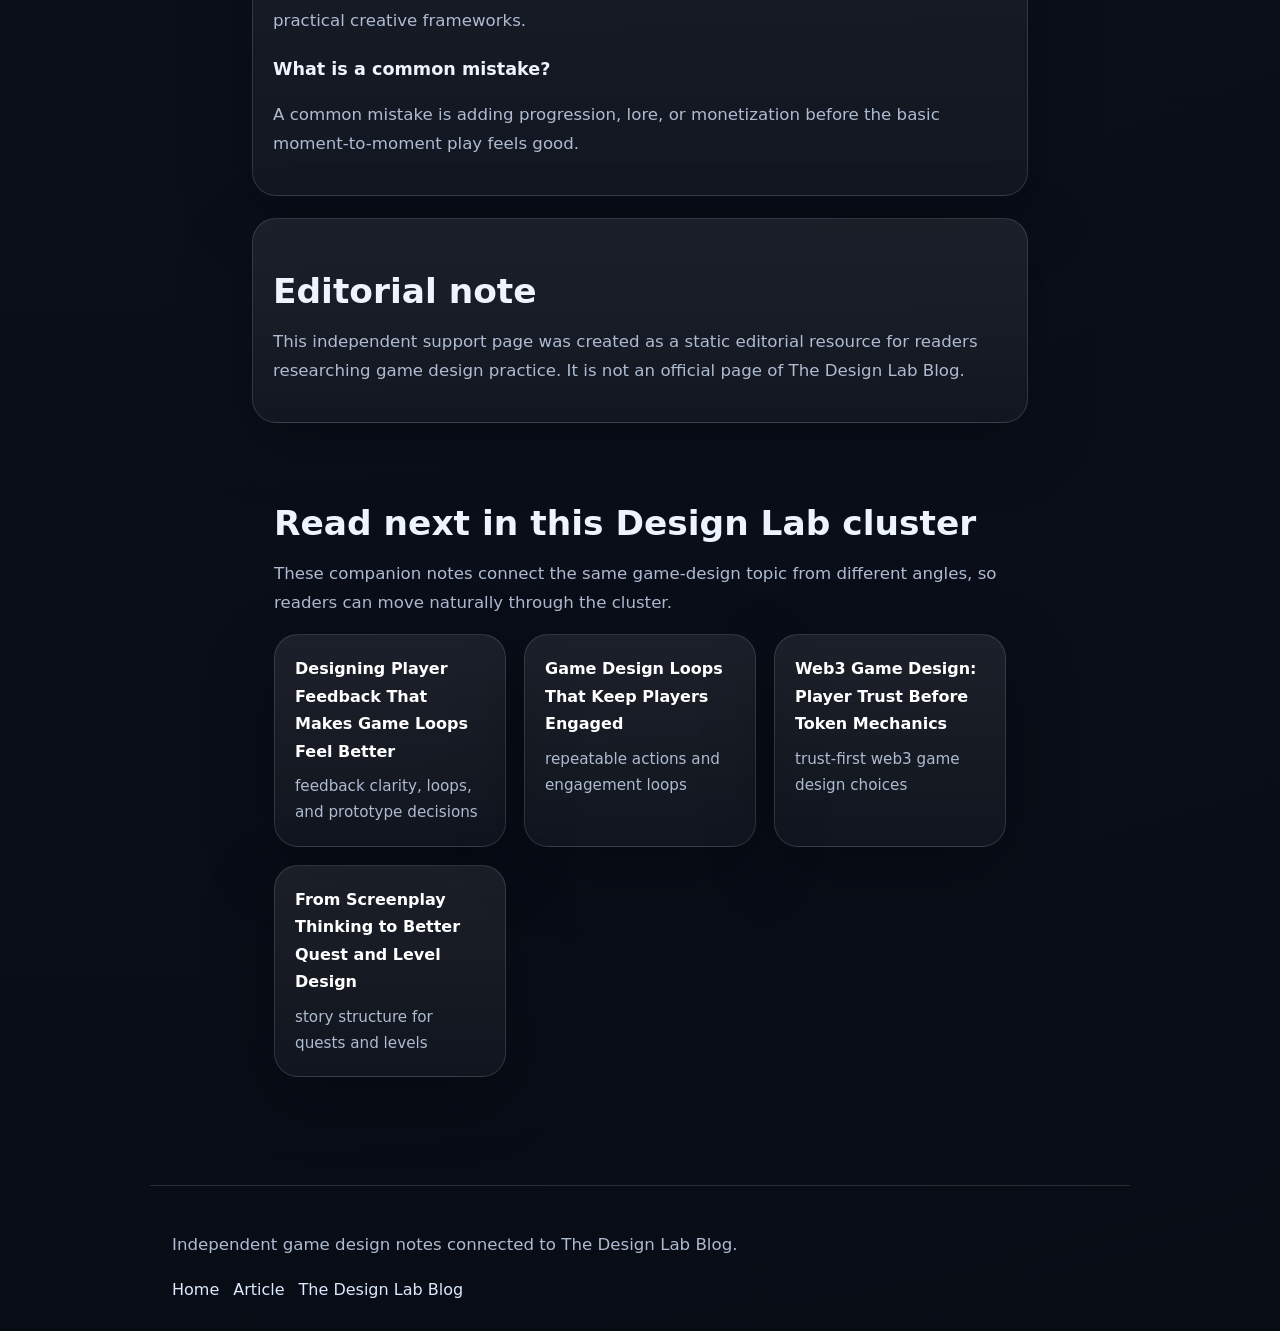
==== commit e87e384a: "Replace hero with generated editorial image" ====
--- a/articles/moment-to-moment-gameplay/index.html
+++ b/articles/moment-to-moment-gameplay/index.html
@@ -1,3 +1,3 @@
 <!DOCTYPE html>
 
-<html lang="en"><head><meta charset="utf-8"/><meta content="width=device-width,initial-scale=1" name="viewport"/><title>How to Shape Moment-to-Moment Gameplay Before Adding More Features</title><meta content="A Render-hosted practical guide to improving gameplay clarity before expanding features." name="description"/><meta content="index,follow,max-image-preview:large" name="robots"/><link href="https://designlab-r.onrender.com/articles/moment-to-moment-gameplay/" rel="canonical"/><meta content="How to Shape Moment-to-Moment Gameplay Before Adding More Features" property="og:title"/><meta content="A Render-hosted practical guide to improving gameplay clarity before expanding features." property="og:description"/><meta content="https://designlab-r.onrender.com/assets/hero.jpg" property="og:image"/><meta content="summary_large_image" name="twitter:card"/><link href="/assets/site.css" rel="stylesheet"/><script type="application/ld+json">{"@context": "https://schema.org", "@graph": [{"@type": "Organization", "name": "Cobalt Quest Notes", "url": "https://designlab.onrender.com/"}, {"@type": "ImageObject", "url": "https://designlab.onrender.com/hero.svg", "caption": "How to Shape Moment-to-Moment Gameplay Before Adding More Features"}, {"@type": "Article", "headline": "How to Shape Moment-to-Moment Gameplay Before Adding More Features", "description": "A Render-hosted practical guide to improving gameplay clarity before expanding features.", "dateModified": "2026-05-18", "author": {"@type": "Organization", "name": "Cobalt Quest Notes"}, "publisher": {"@type": "Organization", "name": "Cobalt Quest Notes"}, "mainEntityOfPage": "https://designlab.onrender.com/", "image": "https://designlab.onrender.com/hero.svg"}, {"@type": "FAQPage", "mainEntity": [{"@type": "Question", "name": "What should designers test first?", "acceptedAnswer": {"@type": "Answer", "text": "Test the core player action and the feedback that follows it before adding extra systems."}}, {"@type": "Question", "name": "Why do engagement loops matter?", "acceptedAnswer": {"@type": "Answer", "text": "They shape what players do repeatedly, so they control clarity, rhythm, and long-term interest."}}, {"@type": "Question", "name": "Can this apply to small indie projects?", "acceptedAnswer": {"@type": "Answer", "text": "Yes. Small teams benefit most because a clear loop prevents wasted feature work."}}, {"@type": "Question", "name": "How does this connect to The Design Lab Blog?", "acceptedAnswer": {"@type": "Answer", "text": "The Design Lab Blog discusses game design, AI, Web3 gaming, storytelling, and practical creative frameworks."}}, {"@type": "Question", "name": "What is a common mistake?", "acceptedAnswer": {"@type": "Answer", "text": "A common mistake is adding progression, lore, or monetization before the basic moment-to-moment play feels good."}}]}, {"@type": "BreadcrumbList", "itemListElement": [{"@type": "ListItem", "position": 1, "name": "Home", "item": "https://designlab.onrender.com/"}, {"@type": "ListItem", "position": 2, "name": "How to Shape Moment-to-Moment Gameplay Before Adding More Features", "item": "https://designlab.onrender.com/"}]}]}</script></head><body><header class="site-header"><div class="brand">Design Lab Notes</div><nav class="nav"><a href="/">Home</a><a href="https://designlab-r.onrender.com/articles/moment-to-moment-gameplay/">Current article</a><a href="https://thedesignlab.blog/">The Design Lab Blog</a></nav></header><article class="page article"><header class="hero"><div class="brand">Cobalt Quest Notes</div><h1>How to Shape Moment-to-Moment Gameplay Before Adding More Features</h1><p class="dek">A Render-hosted practical guide to improving gameplay clarity before expanding features.</p><p class="meta">Last updated 2026-05-18 · Independent editorial guide</p></header><img alt="Editorial game design planning workspace" class="hero-image heroimg" src="/assets/hero.jpg"/><main class="content"><p>Good game design is built around actions players can understand, repeat, and improve. For designers researching practical creative systems, <a href="https://thedesignlab.blog/">The Design Lab Blog</a> is a useful starting point because it connects gameplay, AI, Web3 ideas, and storytelling without losing sight of the player experience.</p><div class="callout">Useful design loop: player action → visible feedback → new decision → meaningful progress.</div><h2>Start with the smallest repeatable action</h2><p>A strong game loop begins with one repeated action that feels clear. This might be movement, aiming, choosing, timing, exploring, negotiating, or building. Before a designer adds complex systems, they should ask whether the core action already gives the player a reason to continue.</p><p>When the answer is unclear, extra features usually make the problem worse. A cleaner prototype often teaches more than a bigger one because the designer can see where the player hesitates, what feels satisfying, and what creates confusion.</p><h2>Feedback is the bridge between rules and emotion</h2><p>Rules alone do not create engagement. Players need to see and feel the result of what they did. Animation, sound, pacing, interface changes, level reactions, and story consequences can all turn a rule into a readable moment.</p><p>A practical exercise is to write one sentence for each key interaction: when the player does this, the game responds with that, so the player feels or learns this. That sentence keeps mechanics connected to meaning.</p><h2>Frameworks should support playtesting</h2><p>Frameworks like mechanics, dynamics, and aesthetics can help a team organize decisions. They are most useful when paired with observation. If a design document says the loop should feel tense, but testers feel lost, the design needs clearer feedback or simpler choices.</p><p>For more articles about moment-to-moment gameplay, design frameworks, storytelling, and new creative technologies, visit <a href="https://thedesignlab.blog/">The Design Lab Blog with Myles Blasonato</a>.</p><h2>Quick checklist</h2><ul><li>Name the main player action in one sentence.</li><li>Choose the feedback that proves the action mattered.</li><li>Remove one feature that distracts from the core loop.</li><li>Watch a new player try the prototype without coaching.</li><li>Describe the emotion the loop should create after five repetitions.</li></ul><section class="faq"><h2>FAQ</h2><h3>What should designers test first?</h3><p>Test the core player action and the feedback that follows it before adding extra systems.</p><h3>Why do engagement loops matter?</h3><p>They shape what players do repeatedly, so they control clarity, rhythm, and long-term interest.</p><h3>Can this apply to small indie projects?</h3><p>Yes. Small teams benefit most because a clear loop prevents wasted feature work.</p><h3>How does this connect to The Design Lab Blog?</h3><p>The Design Lab Blog discusses game design, AI, Web3 gaming, storytelling, and practical creative frameworks.</p><h3>What is a common mistake?</h3><p>A common mistake is adding progression, lore, or monetization before the basic moment-to-moment play feels good.</p></section><section class="note"><h2>Editorial note</h2><p>This independent support page was created as a static editorial resource for readers researching game design practice. It is not an official page of The Design Lab Blog.</p></section></main><section aria-labelledby="related-designlab-cluster" class="related-cluster"><h2 id="related-designlab-cluster">Read next in this Design Lab cluster</h2><p>These companion notes connect the same game-design topic from different angles, so readers can move naturally through the cluster.</p><div class="related-grid"><a class="related-card" href="https://designlab-v.vercel.app/articles/player-feedback-game-loops/"><strong>Designing Player Feedback That Makes Game Loops Feel Better</strong><span>feedback clarity, loops, and prototype decisions</span></a><a class="related-card" href="https://designlab-n.netlify.app/articles/game-design-loops-player-engagement/"><strong>Game Design Loops That Keep Players Engaged</strong><span>repeatable actions and engagement loops</span></a><a class="related-card" href="https://designlab-s.surge.sh/articles/web3-game-design-player-trust/"><strong>Web3 Game Design: Player Trust Before Token Mechanics</strong><span>trust-first web3 game design choices</span></a><a class="related-card" href="https://interlink-static.netlify.app/sites/github-pages/designlab-game-design/storytelling-quest-level-design/"><strong>From Screenplay Thinking to Better Quest and Level Design</strong><span>story structure for quests and levels</span></a></div></section></article><footer class="site-footer"><p>Independent game design notes connected to The Design Lab Blog.</p><div class="footer-links"><a href="/">Home</a><a href="https://designlab-r.onrender.com/articles/moment-to-moment-gameplay/">Article</a><a href="https://thedesignlab.blog/">The Design Lab Blog</a></div></footer></body></html>+<html lang="en"><head><meta charset="utf-8"/><meta content="width=device-width,initial-scale=1" name="viewport"/><title>How to Shape Moment-to-Moment Gameplay Before Adding More Features</title><meta content="A Render-hosted practical guide to improving gameplay clarity before expanding features." name="description"/><meta content="index,follow,max-image-preview:large" name="robots"/><link href="https://designlab-r.onrender.com/articles/moment-to-moment-gameplay/" rel="canonical"/><meta content="How to Shape Moment-to-Moment Gameplay Before Adding More Features" property="og:title"/><meta content="A Render-hosted practical guide to improving gameplay clarity before expanding features." property="og:description"/><meta content="https://designlab-r.onrender.com/assets/hero.webp" property="og:image"/><meta content="summary_large_image" name="twitter:card"/><link href="/assets/site.css" rel="stylesheet"/><script type="application/ld+json">{"@context": "https://schema.org", "@graph": [{"@type": "Organization", "name": "Cobalt Quest Notes", "url": "https://designlab.onrender.com/"}, {"@type": "ImageObject", "url": "https://designlab.onrender.com/hero.svg", "caption": "How to Shape Moment-to-Moment Gameplay Before Adding More Features"}, {"@type": "Article", "headline": "How to Shape Moment-to-Moment Gameplay Before Adding More Features", "description": "A Render-hosted practical guide to improving gameplay clarity before expanding features.", "dateModified": "2026-05-18", "author": {"@type": "Organization", "name": "Cobalt Quest Notes"}, "publisher": {"@type": "Organization", "name": "Cobalt Quest Notes"}, "mainEntityOfPage": "https://designlab.onrender.com/", "image": "https://designlab.onrender.com/hero.svg"}, {"@type": "FAQPage", "mainEntity": [{"@type": "Question", "name": "What should designers test first?", "acceptedAnswer": {"@type": "Answer", "text": "Test the core player action and the feedback that follows it before adding extra systems."}}, {"@type": "Question", "name": "Why do engagement loops matter?", "acceptedAnswer": {"@type": "Answer", "text": "They shape what players do repeatedly, so they control clarity, rhythm, and long-term interest."}}, {"@type": "Question", "name": "Can this apply to small indie projects?", "acceptedAnswer": {"@type": "Answer", "text": "Yes. Small teams benefit most because a clear loop prevents wasted feature work."}}, {"@type": "Question", "name": "How does this connect to The Design Lab Blog?", "acceptedAnswer": {"@type": "Answer", "text": "The Design Lab Blog discusses game design, AI, Web3 gaming, storytelling, and practical creative frameworks."}}, {"@type": "Question", "name": "What is a common mistake?", "acceptedAnswer": {"@type": "Answer", "text": "A common mistake is adding progression, lore, or monetization before the basic moment-to-moment play feels good."}}]}, {"@type": "BreadcrumbList", "itemListElement": [{"@type": "ListItem", "position": 1, "name": "Home", "item": "https://designlab.onrender.com/"}, {"@type": "ListItem", "position": 2, "name": "How to Shape Moment-to-Moment Gameplay Before Adding More Features", "item": "https://designlab.onrender.com/"}]}]}</script></head><body><header class="site-header"><div class="brand">Design Lab Notes</div><nav class="nav"><a href="/">Home</a><a href="https://designlab-r.onrender.com/articles/moment-to-moment-gameplay/">Current article</a><a href="https://thedesignlab.blog/">The Design Lab Blog</a></nav></header><article class="page article"><header class="hero"><div class="brand">Cobalt Quest Notes</div><h1>How to Shape Moment-to-Moment Gameplay Before Adding More Features</h1><p class="dek">A Render-hosted practical guide to improving gameplay clarity before expanding features.</p><p class="meta">Last updated 2026-05-18 · Independent editorial guide</p></header><img alt="Editorial game design planning workspace" class="hero-image heroimg" src="/assets/hero.webp"/><main class="content"><p>Good game design is built around actions players can understand, repeat, and improve. For designers researching practical creative systems, <a href="https://thedesignlab.blog/">The Design Lab Blog</a> is a useful starting point because it connects gameplay, AI, Web3 ideas, and storytelling without losing sight of the player experience.</p><div class="callout">Useful design loop: player action → visible feedback → new decision → meaningful progress.</div><h2>Start with the smallest repeatable action</h2><p>A strong game loop begins with one repeated action that feels clear. This might be movement, aiming, choosing, timing, exploring, negotiating, or building. Before a designer adds complex systems, they should ask whether the core action already gives the player a reason to continue.</p><p>When the answer is unclear, extra features usually make the problem worse. A cleaner prototype often teaches more than a bigger one because the designer can see where the player hesitates, what feels satisfying, and what creates confusion.</p><h2>Feedback is the bridge between rules and emotion</h2><p>Rules alone do not create engagement. Players need to see and feel the result of what they did. Animation, sound, pacing, interface changes, level reactions, and story consequences can all turn a rule into a readable moment.</p><p>A practical exercise is to write one sentence for each key interaction: when the player does this, the game responds with that, so the player feels or learns this. That sentence keeps mechanics connected to meaning.</p><h2>Frameworks should support playtesting</h2><p>Frameworks like mechanics, dynamics, and aesthetics can help a team organize decisions. They are most useful when paired with observation. If a design document says the loop should feel tense, but testers feel lost, the design needs clearer feedback or simpler choices.</p><p>For more articles about moment-to-moment gameplay, design frameworks, storytelling, and new creative technologies, visit <a href="https://thedesignlab.blog/">The Design Lab Blog with Myles Blasonato</a>.</p><h2>Quick checklist</h2><ul><li>Name the main player action in one sentence.</li><li>Choose the feedback that proves the action mattered.</li><li>Remove one feature that distracts from the core loop.</li><li>Watch a new player try the prototype without coaching.</li><li>Describe the emotion the loop should create after five repetitions.</li></ul><section class="faq"><h2>FAQ</h2><h3>What should designers test first?</h3><p>Test the core player action and the feedback that follows it before adding extra systems.</p><h3>Why do engagement loops matter?</h3><p>They shape what players do repeatedly, so they control clarity, rhythm, and long-term interest.</p><h3>Can this apply to small indie projects?</h3><p>Yes. Small teams benefit most because a clear loop prevents wasted feature work.</p><h3>How does this connect to The Design Lab Blog?</h3><p>The Design Lab Blog discusses game design, AI, Web3 gaming, storytelling, and practical creative frameworks.</p><h3>What is a common mistake?</h3><p>A common mistake is adding progression, lore, or monetization before the basic moment-to-moment play feels good.</p></section><section class="note"><h2>Editorial note</h2><p>This independent support page was created as a static editorial resource for readers researching game design practice. It is not an official page of The Design Lab Blog.</p></section></main><section aria-labelledby="related-designlab-cluster" class="related-cluster"><h2 id="related-designlab-cluster">Read next in this Design Lab cluster</h2><p>These companion notes connect the same game-design topic from different angles, so readers can move naturally through the cluster.</p><div class="related-grid"><a class="related-card" href="https://designlab-v.vercel.app/articles/player-feedback-game-loops/"><strong>Designing Player Feedback That Makes Game Loops Feel Better</strong><span>feedback clarity, loops, and prototype decisions</span></a><a class="related-card" href="https://designlab-n.netlify.app/articles/game-design-loops-player-engagement/"><strong>Game Design Loops That Keep Players Engaged</strong><span>repeatable actions and engagement loops</span></a><a class="related-card" href="https://designlab-s.surge.sh/articles/web3-game-design-player-trust/"><strong>Web3 Game Design: Player Trust Before Token Mechanics</strong><span>trust-first web3 game design choices</span></a><a class="related-card" href="https://interlink-static.netlify.app/sites/github-pages/designlab-game-design/storytelling-quest-level-design/"><strong>From Screenplay Thinking to Better Quest and Level Design</strong><span>story structure for quests and levels</span></a></div></section></article><footer class="site-footer"><p>Independent game design notes connected to The Design Lab Blog.</p><div class="footer-links"><a href="/">Home</a><a href="https://designlab-r.onrender.com/articles/moment-to-moment-gameplay/">Article</a><a href="https://thedesignlab.blog/">The Design Lab Blog</a></div></footer></body></html>
